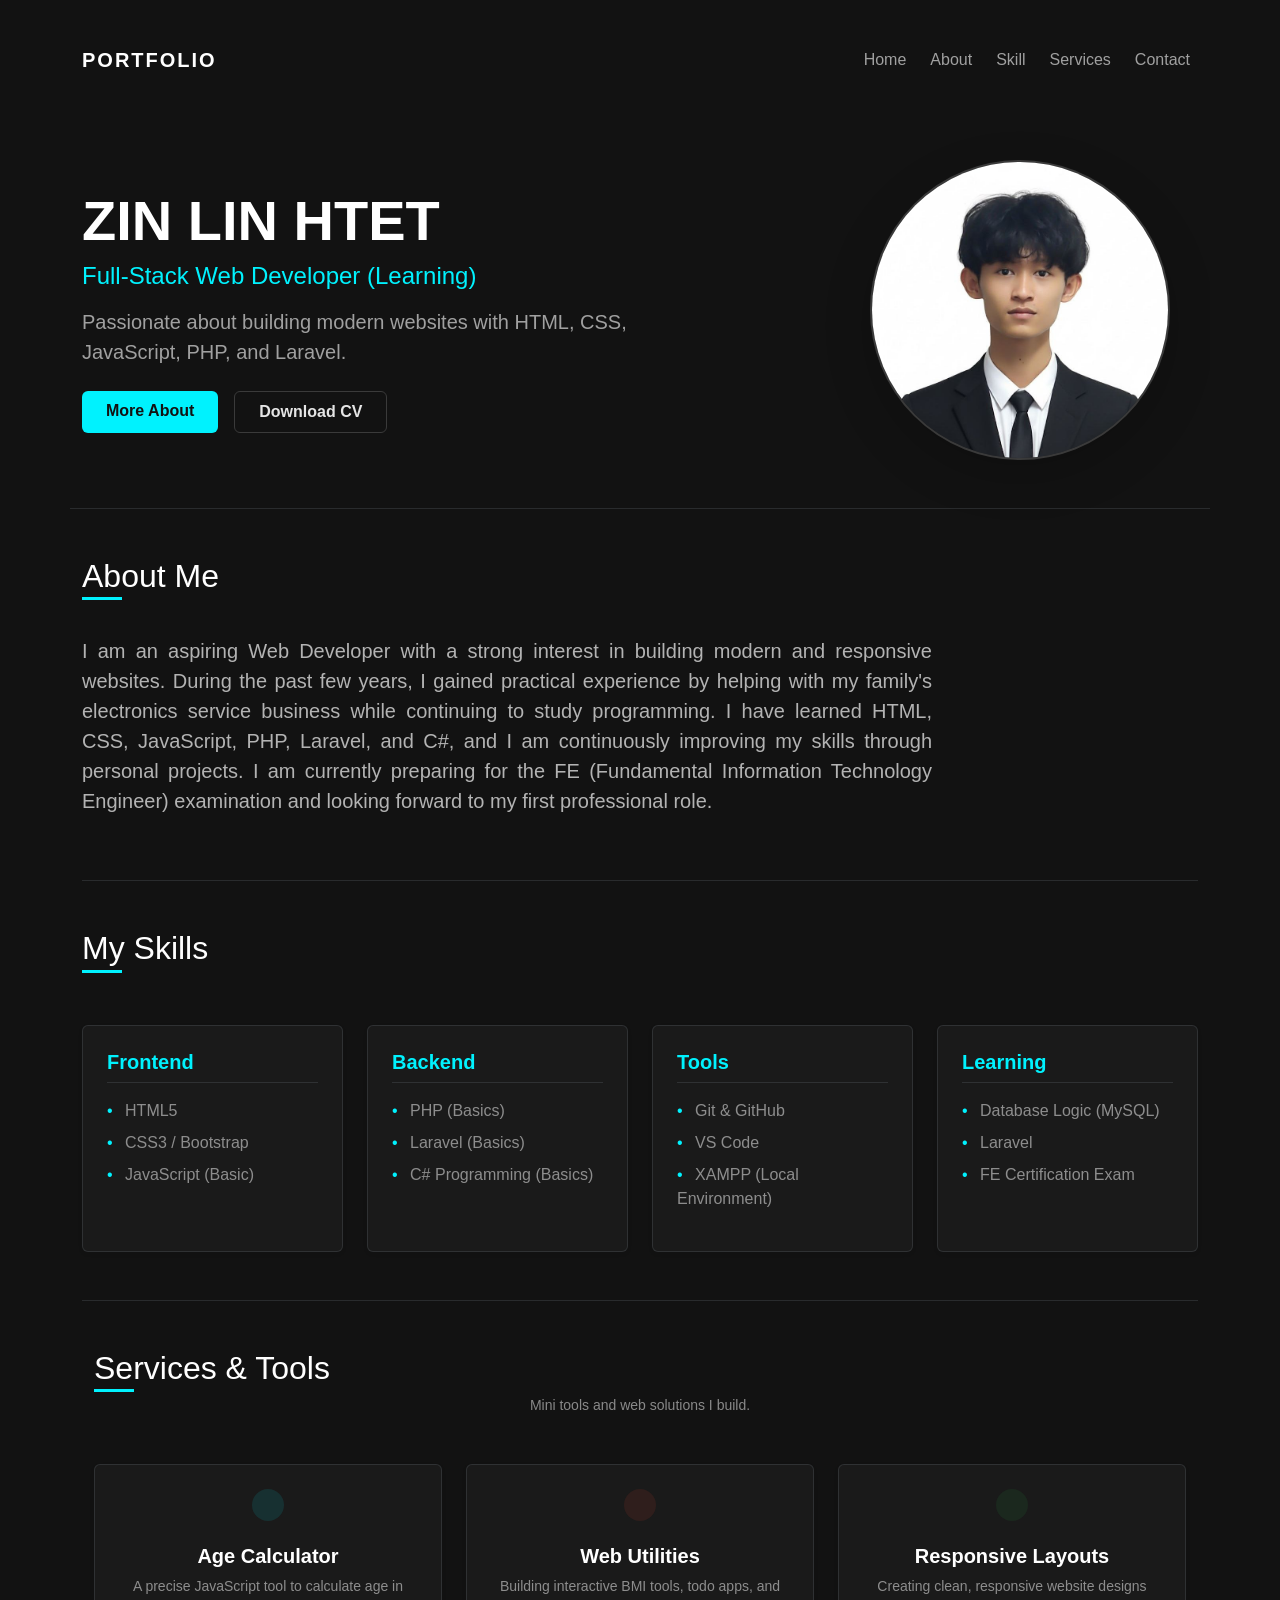
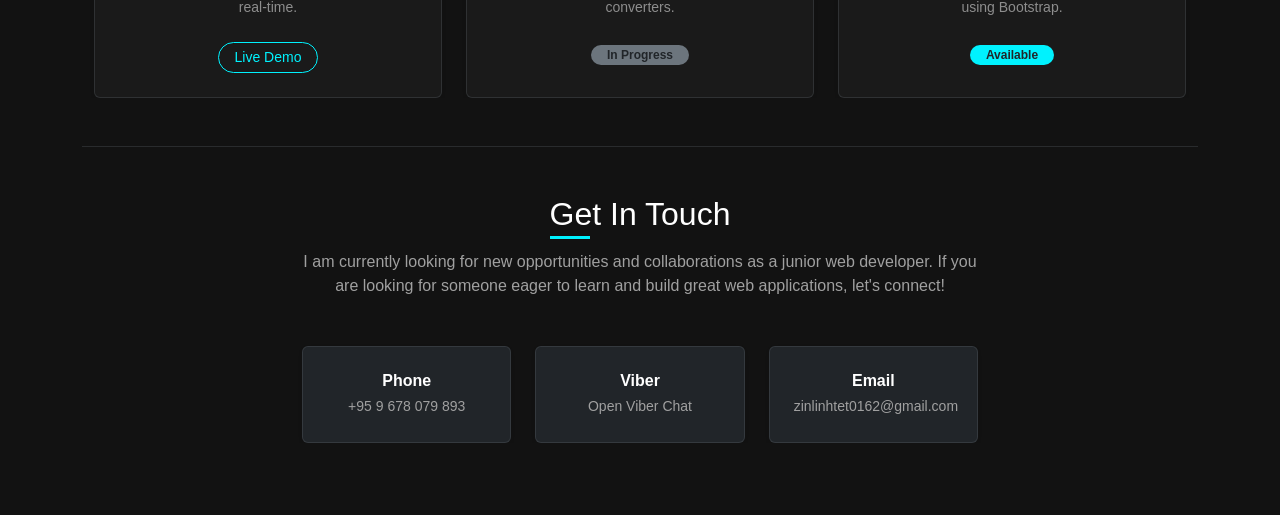
==== index.html @ 88f038ad "Update portfolio" ====
<!DOCTYPE html>
<html lang="en">

<head>
    <meta charset="UTF-8">
    <meta name="viewport" content="width=device-width, initial-scale=1.0">
    <title>Premium Portfolio - Bootstrap</title>
    <link href="https://cdn.jsdelivr.net/npm/bootstrap@5.3.0/dist/css/bootstrap.min.css" rel="stylesheet">
    <link rel="stylesheet" href="style.css">
    <script src="index.js"></script>
</head>

<body>

    <div class="container py-4">
        <nav class="navbar navbar-expand-lg navbar-dark bg-transparent py-3 mb-5">
            <div class="container-fluid p-0">
                <a class="navbar-brand" href="#">PORTFOLIO</a>
                <button class="navbar-toggler border-secondary" type="button" data-bs-toggle="collapse"
                    data-bs-target="#navbarNav">
                    <span class="navbar-toggler-icon"></span>
                </button>
                <div class="collapse navbar-collapse justify-content-end" id="navbarNav">
                    <ul class="navbar-nav gap-2 mt-3 mt-lg-0">
                        <li class="nav-item"><a class="nav-link" href="#">Home</a></li>
                        <li class="nav-item"><a class="nav-link" href="#About">About</a></li>
                        <li class="nav-item"><a class="nav-link" href="#Skill">Skill</a></li>
                        <li class="nav-item"><a class="nav-link" href="#Service">Services</a></li>
                        <li class="nav-item"><a class="nav-link" href="#Contact">Contact</a></li>
                    </ul>
                </div>
            </div>
        </nav>

        <section
            class="row align-items-center justify-content-between flex-column-reverse flex-lg-row g-4 py-3 border-bottom border-secondary border-opacity-25 pb-5 ">
            <div class="col-lg-7 text-center text-lg-start">
                <h1 class="display-4 fw-bold text-white mb-2 " id="Name">ZIN LIN HTET</h1>
                <div class="h4 text-accent fw-medium mb-3">Full-Stack Web Developer (Learning)</div>
                <p class="fs-5 text-muted-custom mb-4 mx-auto mx-lg-0" style="max-width: 550px;">
                    Passionate about building modern websites with HTML, CSS, JavaScript, PHP, and Laravel.
                </p>
                <div class="d-flex gap-3 justify-content-center justify-content-lg-start">
                    <a href="#About" class="btn btn-accent px-4 py-2">More About</a>
                    <a href="Download_CV/zinlinhtet_cv.pdf" download class="btn btn-outline-custom px-4 py-2">Download CV</a>
                </div>
            </div>
            <div class="col-lg-4 d-flex justify-content-center mb-4 mb-lg-0">
                <div class="avatar-box shadow-lg">
                    <img src="photo/02.jpg" alt="Avatar">
                </div>
            </div>
        </section>

        <section class="py-5  " id="About">
            <h2 class="Scroll h2 section-title">About Me</h2>
            <p class="Scroll fs-5 text-description mt-3" style="max-width: 850px; text-align: justify;">
                I am an aspiring Web Developer with a strong interest in building modern and responsive websites. During
                the past few years, I gained practical experience by helping with my family's electronics service
                business while continuing to study programming. I have learned HTML, CSS, JavaScript, PHP, Laravel, and
                C#, and I am continuously improving my skills through personal projects. I am currently preparing for
                the FE (Fundamental Information Technology Engineer) examination and looking forward to my first
                professional role.
            </p>
        </section>

        <section class="py-5 Scroll border-top border-secondary border-opacity-25" id="Skill">
            <h2 class="h2 section-title">My Skills</h2>

            <div class="row g-4 mt-2">
                <div class="col-md-6 col-lg-3">
                    <div class="Scroll p-4 h-100 border border-secondary border-opacity-25 rounded shadow-sm"
                        style="background-color: #1A1A1A;">
                        <h5 class="  text-accent fw-bold mb-3 border-bottom border-secondary border-opacity-25 pb-2">
                            Frontend</h5>
                        <ul class="list-unstyled d-flex flex-column gap-2 text-white-50">
                            <li><span class="text-accent me-2">•</span> HTML5</li>
                            <li><span class="text-accent me-2">•</span> CSS3 / Bootstrap</li>
                            <li><span class="text-accent me-2">•</span> JavaScript (Basic)</li>
                        </ul>
                    </div>
                </div>

                <div class="col-md-6 col-lg-3">
                    <div class="Scroll p-4 h-100 border border-secondary border-opacity-25 rounded shadow-sm"
                        style="background-color: #1A1A1A;">
                        <h5 class="text-accent fw-bold mb-3 border-bottom border-secondary border-opacity-25 pb-2">
                            Backend</h5>
                        <ul class="list-unstyled d-flex flex-column gap-2 text-white-50">
                            <li><span class="text-accent me-2">•</span> PHP (Basics)</li>
                            <li><span class="text-accent me-2">•</span> Laravel (Basics)</li>
                            <li><span class="text-accent me-2">•</span> C# Programming (Basics)</li>
                        </ul>
                    </div>
                </div>

                <div class="col-md-6 col-lg-3">
                    <div class="Scroll p-4 h-100 border border-secondary border-opacity-25 rounded shadow-sm"
                        style="background-color: #1A1A1A;">
                        <h5 class="text-accent fw-bold mb-3 border-bottom border-secondary border-opacity-25 pb-2">Tools
                        </h5>
                        <ul class="list-unstyled d-flex flex-column gap-2 text-white-50">
                            <li><span class="text-accent me-2">•</span> Git & GitHub</li>
                            <li><span class="text-accent me-2">•</span> VS Code</li>
                            <li><span class="text-accent me-2">•</span> XAMPP (Local Environment)</li>
                        </ul>
                    </div>
                </div>

                <div class="col-md-6 col-lg-3">
                    <div class="Scroll p-4 h-100 border border-secondary border-opacity-25 rounded shadow-sm"
                        style="background-color: #1A1A1A;">
                        <h5 class="text-accent fw-bold mb-3 border-bottom border-secondary border-opacity-25 pb-2">
                            Learning</h5>
                        <ul class="list-unstyled d-flex flex-column gap-2 text-white-50">
                            <li><span class="text-accent me-2">•</span> Database Logic (MySQL)</li>
                            <li><span class="text-accent me-2">•</span> Laravel</li>
                            <li><span class="text-accent me-2">•</span> FE Certification Exam</li>
                        </ul>
                    </div>
                </div>
            </div>
        </section>

        <!-- Services & Mini Projects Section -->
        <section class="py-5 Scroll border-top border-secondary border-opacity-25" id="Service">
            <div class="container">
                <h2 class="h2 section-title text-center mb-2">Services & Tools</h2>
                <p class="text-white-50 text-center small mb-5">Mini tools and web solutions I build.</p>

                <div class="row g-4">
                    <!-- Service 1: Age Calculator -->
                    <div class="col-md-6 col-lg-4">
                        <div class=" Scroll p-4  h-100 border border-secondary border-opacity-25 rounded shadow-sm text-center"
                            style="background-color: #1A1A1A;">
                            <div class="icon-box mb-3 d-inline-block p-3 rounded-circle"
                                style="background-color: rgba(0, 242, 254, 0.1);">
                                <i class="fas fa-calculator fa-2x" style="color: #00F2FE;"></i>
                            </div>
                            <h5 class="text-white fw-bold mb-2">Age Calculator</h5>
                            <p class="text-white-50 small mb-4">A precise JavaScript tool to calculate age in real-time.
                            </p>
                            <a href="AgeCal/index.html"
                                class="btn btn-sm btn-outline-accent rounded-pill px-3">Live
                                Demo</a>
                        </div>
                    </div>

                    <!-- Service 2: Interactive Web Tools -->
                    <div class="col-md-6 col-lg-4">
                        <div class=" Scroll p-4 h-100 border border-secondary border-opacity-25 rounded shadow-sm text-center"
                            style="background-color: #1A1A1A;">
                            <div class="icon-box mb-3 d-inline-block p-3 rounded-circle"
                                style="background-color: rgba(234, 67, 53, 0.1);">
                                <i class="fas fa-tools fa-2x" style="color: #EA4335;"></i>
                            </div>
                            <h5 class="text-white fw-bold mb-2">Web Utilities</h5>
                            <p class="text-white-50 small mb-4">Building interactive BMI tools, todo apps, and
                                converters.</p>
                            <span class="badge rounded-pill bg-secondary text-dark px-3 py-1 small">In Progress</span>
                        </div>
                    </div>

                    <!-- Service 3: Frontend Layouts -->
                    <div class="col-md-6 col-lg-4">
                        <div class=" Scroll p-4 h-100 border border-secondary border-opacity-25 rounded shadow-sm text-center"
                            style="background-color: #1A1A1A;">
                            <div class="icon-box mb-3 d-inline-block p-3 rounded-circle"
                                style="background-color: rgba(40, 167, 69, 0.1);">
                                <i class="fas fa-laptop-code fa-2x" style="color: #28a745;"></i>
                            </div>
                            <h5 class="text-white fw-bold mb-2">Responsive Layouts</h5>
                            <p class="text-white-50 small mb-4">Creating clean, responsive website designs using
                                Bootstrap.</p>
                            <span class="badge rounded-pill bg-accent text-dark px-3 py-1 small">Available</span>
                        </div>
                    </div>
                </div>
            </div>
        </section>


        <section class="py-5 Scroll text-center border-top border-secondary border-opacity-25" id="Contact">
            <div class="container Scroll" style="max-width: 700px;">
                <h2 class="h2 section-title mb-3">Get In Touch</h2>
                <p class="text-muted-custom mb-5">
                    I am currently looking for new opportunities and collaborations as a junior web developer. If you
                    are looking for someone eager to learn and build great web applications, let's connect!
                </p>

                <div class="row g-4 justify-content-center">

                    <div class="col-sm-6 col-md-4">
                        <a href="tel:+959678079893" class="text-decoration-none">
                            <div
                                class="Scroll p-4 bg-dark border border-secondary border-opacity-25 rounded shadow-sm h-100 contact-card">
                                <i class="fas fa-phone-alt fa-2x mb-3" style="color: #00F2FE;"></i>
                                <h6 class="text-white fw-bold mb-1">Phone</h6>
                                <span class="text-muted-custom small">+95 9 678 079 893</span>
                            </div>
                        </a>
                    </div>

                    <div class="col-sm-6 col-md-4">
                        <a href="viber://chat?number=%2B959678079893" class="text-decoration-none">
                            <div
                                class="Scroll p-4 bg-dark border border-secondary border-opacity-25 rounded shadow-sm h-100 contact-card">
                                <i class="fab fa-viber fa-2x mb-3" style="color: #73448C;"></i>
                                <h6 class="text-white fw-bold mb-1">Viber</h6>
                                <span class="text-muted-custom small">Open Viber Chat</span>
                            </div>
                        </a>
                    </div>

                    <div class="col-sm-6 col-md-4">
                        <a href="mailto:zinlinhtet0162@gmail.com" class="text-decoration-none">
                            <div
                                class="Scroll p-4 bg-dark border border-secondary border-opacity-25 rounded shadow-sm h-100 contact-card">
                                <i class="fas fa-envelope fa-2x mb-3" style="color: #EA4335;"></i>
                                <h6 class="text-white fw-bold mb-1">Email</h6>
                                <span class="text-muted-custom small">zinlinhtet0162@gmail.com</span>
                            </div>
                        </a>
                    </div>

                </div>
            </div>
        </section>

        <style>

        </style>


    </div>

    <script src="https://cdn.jsdelivr.net/npm/bootstrap@5.3.0/dist/js/bootstrap.bundle.min.js"></script>
</body>

</html>
---- style.css ----
.container{
    overflow: hidden;
}
body {
    background-color: #121212;
    color: #E5E5E5;

    font-family: 'Segoe UI', Tahoma, Geneva, Verdana, sans-serif;
}

.navbar-brand {
    font-weight: bold;
    letter-spacing: 2px;
    color: #FFFFFF !important;
}

.nav-link {
    color: #A0A0A0 !important;
    transition: color 0.3s ease;
}

.nav-link:hover {
    color: #00F2FE !important;
    /* Neon Cyan Accent - Hover အရောင် */
}

.text-accent {
    color: #00F2FE !important;
    transition: all 0.5s;

}



.text-muted-custom {
    color: #A0A0A0;
}

.text-description {
    color: #B3B3B3;
}

/* Buttons Customization */
.btn-accent {
    background-color: #00F2FE;
    color: #121212;
    font-weight: 600;
    border: none;
    transition: all 0.3s ease;
}

.btn-accent:hover {
    background-color: #00b8c4;
    color: #121212;
    transform: translateY(-2px);
}

.btn-outline-custom {
    border: 1px solid #3A3A3A;
    color: #E5E5E5;
    font-weight: 600;
    transition: all 0.3s ease;
}

.btn-outline-custom:hover {
    background-color: #222222;
    border-color: #555555;
    color: #E5E5E5;
    transform: translateY(-2px);
}

/* Avatar Container */
.avatar-box {
    width: 300px;
    height: 300px;
    border-radius: 50%;
    background: linear-gradient(135deg, #1A1A1A, #2A2A2A);
    border: 2px solid #3A3A3A;
    overflow: hidden;
}

.avatar-box img {
    width: 100%;
    height: 100%;
    object-fit: cover;
}

/* Section Heading Underline Accent */
.section-title {
    color: #FFFFFF;
    position: relative;
    display: inline-block;
    margin-bottom: 25px;
}

.section-title::after {
    content: '';
    position: absolute;
    left: 0;
    bottom: -5px;
    width: 40px;
    height: 3px;
    background-color: #00F2FE;
}

.btn-outline-accent {
    color: #00F2FE;
    border-color: #00F2FE;
}

.btn-outline-accent:hover {
    background-color: #00F2FE;
    color: #000;
}

.bg-accent {
    background-color: #00F2FE;
}

.contact-card {
    transition: transform 0.2s ease, border-color 0.2s ease;
}

.contact-card:hover {
    transform: translateY(-5px);
    border-color: #00F2FE !important;
}

.Scroll {
    
    opacity: 0;
    transition: all 0.9s ease-out;
    transform: translateX(50px);
}

.Scroll.active {
    opacity: 1;
    transform: translateX(0);
}

#Name {
    animation: slide 3s ease-in;
}

@keyframes slide {
    from {
        opacity: 0;
        transform: translateY(-50px);
    }

    to {
        opacity: 1;

        transform: translateY(0);
    }
}
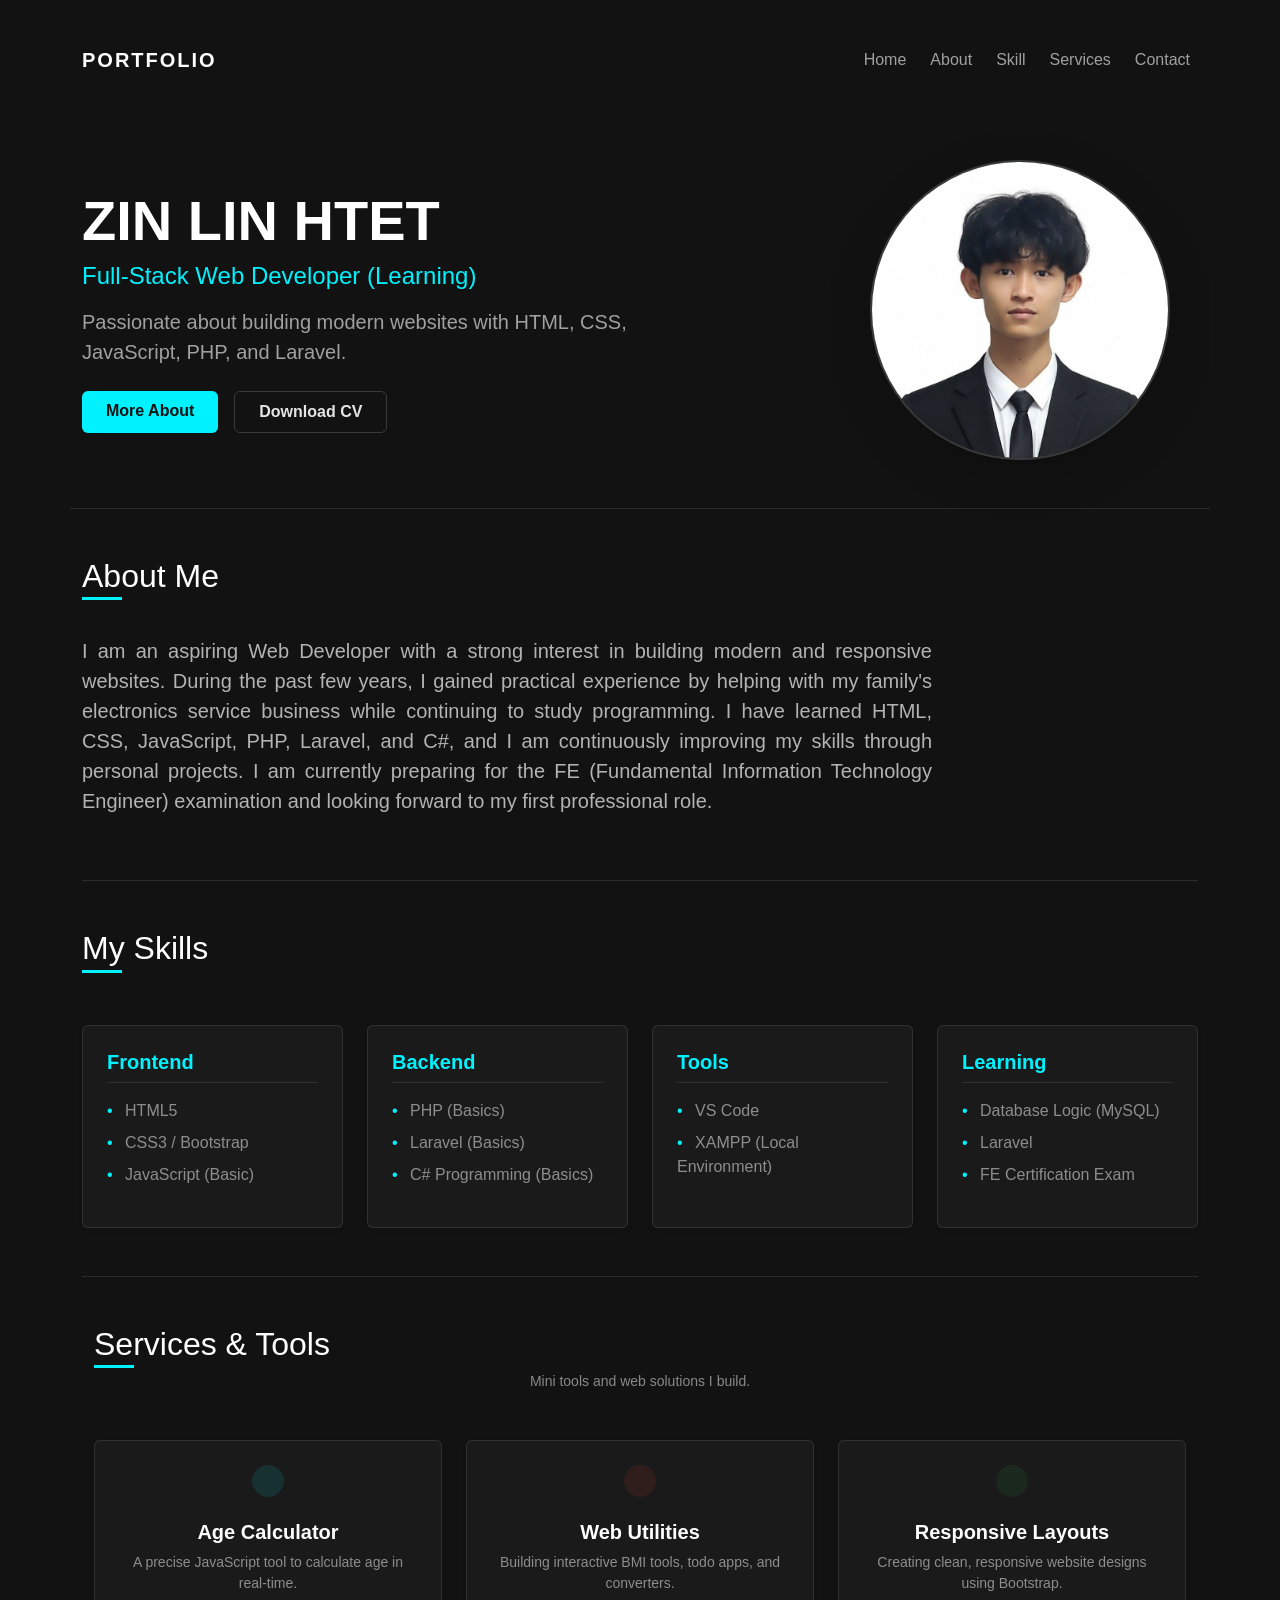
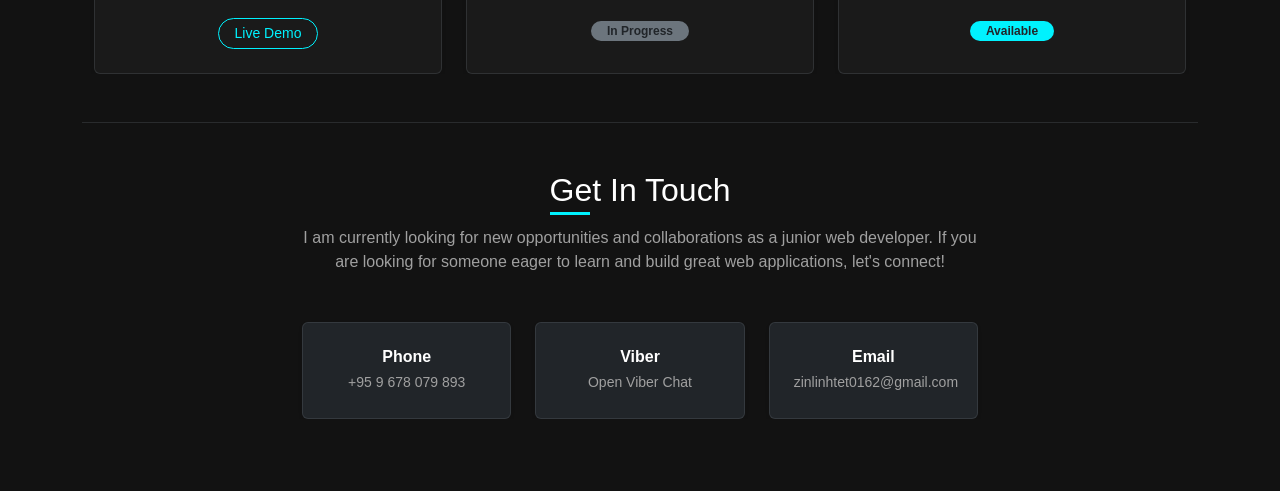
==== commit 9c74ad28: "Remove Git & GitHub from tools list" ====
--- a/index.html
+++ b/index.html
@@ -100,7 +100,6 @@
                         <h5 class="text-accent fw-bold mb-3 border-bottom border-secondary border-opacity-25 pb-2">Tools
                         </h5>
                         <ul class="list-unstyled d-flex flex-column gap-2 text-white-50">
-                            <li><span class="text-accent me-2">•</span> Git & GitHub</li>
                             <li><span class="text-accent me-2">•</span> VS Code</li>
                             <li><span class="text-accent me-2">•</span> XAMPP (Local Environment)</li>
                         </ul>
@@ -237,4 +236,4 @@
     <script src="https://cdn.jsdelivr.net/npm/bootstrap@5.3.0/dist/js/bootstrap.bundle.min.js"></script>
 </body>
 
-</html>+</html>
